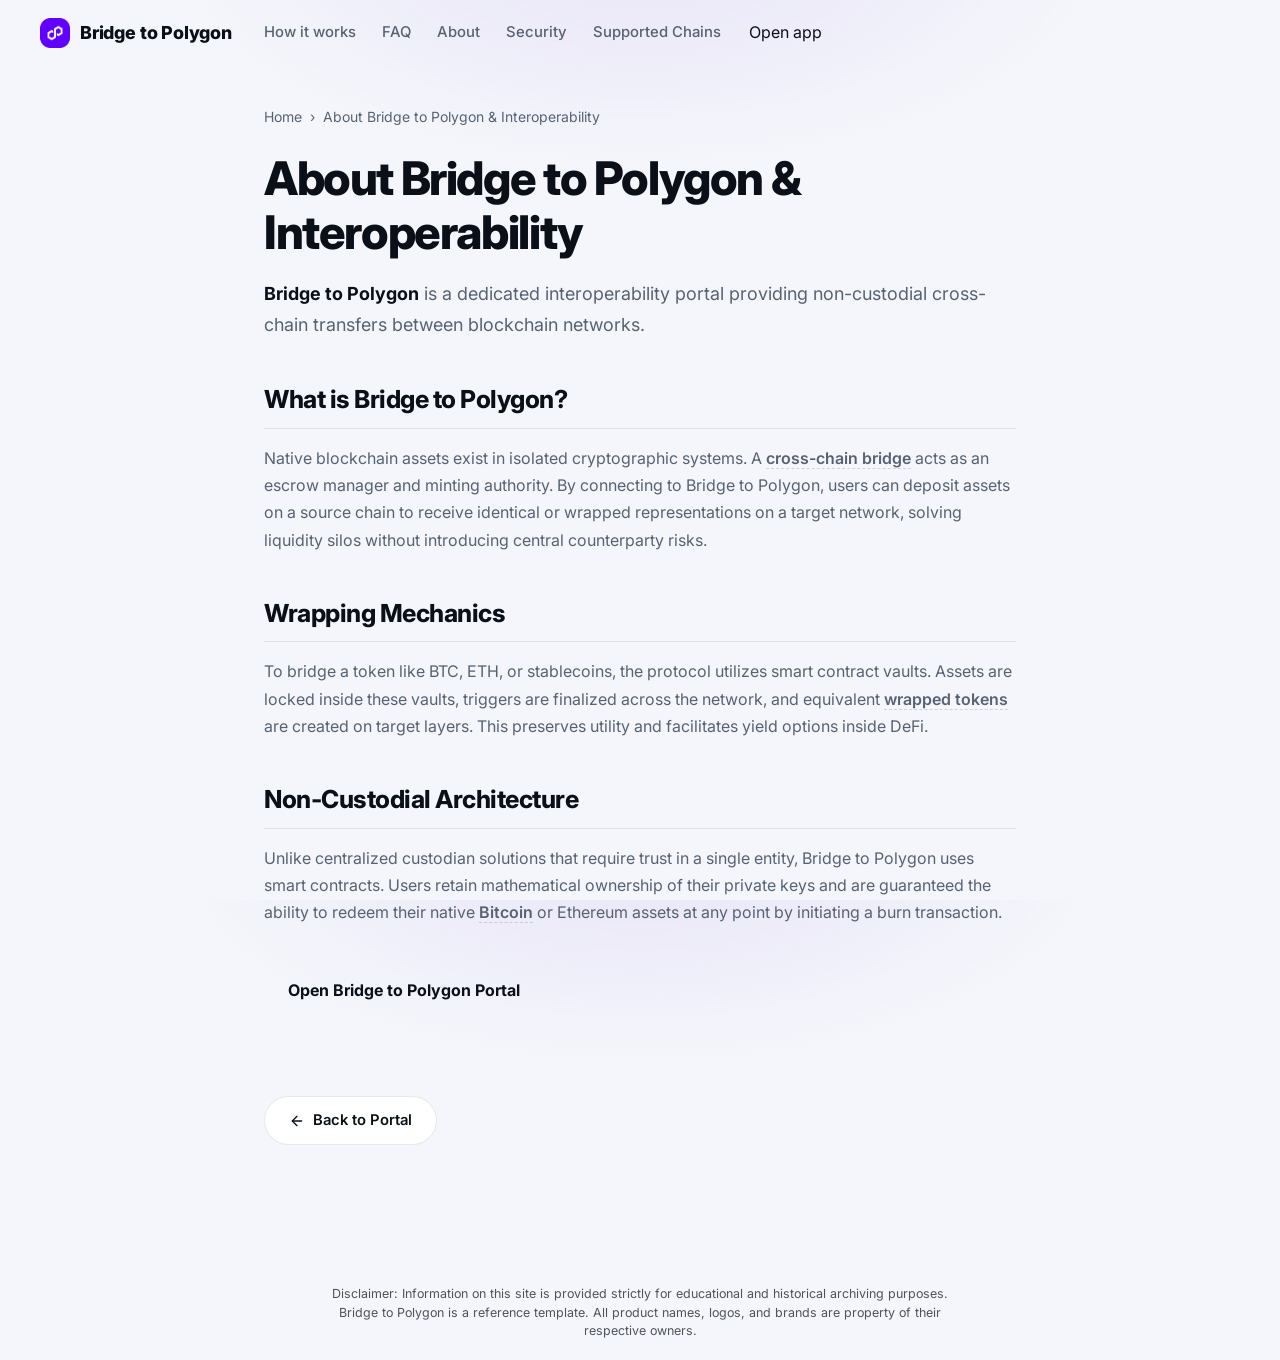
==== about/index.html @ 1609dff8 "Update" ====
<!doctype html>
<html lang="en">
<head>
  <meta charset="utf-8">
  <meta name="viewport" content="width=device-width, initial-scale=1, viewport-fit=cover">
  <title>About Bridge to Polygon & Interoperability</title>
  <meta name="description" content="<strong>Bridge to Polygon</strong> is a dedicated interoperability portal providing non-custodial cross-chain transfers between blockchain networks.">
  <link rel="canonical" href="https://bridge-to-polygon.github.io/about/">
  <meta name="robots" content="index,follow">
  <meta property="og:type" content="website">
  <meta property="og:title" content="About Bridge to Polygon & Interoperability">
  <meta property="og:description" content="<strong>Bridge to Polygon</strong> is a dedicated interoperability portal providing non-custodial cross-chain transfers between blockchain networks.">
  <meta property="og:url" content="https://bridge-to-polygon.github.io/about/">
  <meta property="og:image" content="https://bridge-to-polygon.github.io/og-cover.png">
  <meta name="twitter:card" content="summary">
  <meta name="twitter:title" content="About Bridge to Polygon & Interoperability">
  <meta name="twitter:description" content="<strong>Bridge to Polygon</strong> is a dedicated interoperability portal providing non-custodial cross-chain transfers between blockchain networks.">
  <link rel="icon" type="image/png" href="../favicon.png">
  <link rel="manifest" href="../site.webmanifest">
  <link rel="apple-touch-icon" href="../favicon.png">
  <style>


@import url('https://fonts.googleapis.com/css2?family=Inter:wght@400;500;600;700;800&display=swap');

/* ===== Base bridge — SIMPLE scenario (one-screen, light premium, Base blue) ===== */
:root{
  --bg:#F4F6FB; --surface:#FFFFFF; --inset:#F1F4FA;
  --ink:#0B0F18; --muted:#586273; --faint:#949CAB;
  --accent:#8247E5; --accent-2:#6D32C9; --accent-soft:rgba(130,71,229,.12);
  --line:rgba(11,15,24,.09); --line-2:rgba(11,15,24,.16);
  --radius:20px; --shadow:0 26px 60px -30px rgba(11,15,24,.30);
  --max:1080px;
}
*{box-sizing:border-box}
html,body{height:100%}
body{margin:0;background:
    radial-gradient(60% 40% at 50% -6%, rgba(130,71,229,.10), transparent 60%),
    var(--bg);
  color:var(--ink);font-family:'Inter',system-ui,-apple-system,Segoe UI,Roboto,sans-serif;
  line-height:1.6;-webkit-font-smoothing:antialiased;overflow-x:hidden;
  min-height:100dvh;display:flex;flex-direction:column}
a{color:inherit;text-decoration:none}
img{max-width:100%;display:block}
h1{margin:0;line-height:1.08;letter-spacing:-.03em}
p{margin:0}

.topbar{display:flex;align-items:center;gap:14px;padding:18px clamp(16px,4vw,40px)}
.brand{display:flex;align-items:center;gap:10px;font-weight:800;font-size:1.12rem;letter-spacing:-.01em}
.brand img{border-radius:8px}
.nav{display:flex;gap:26px;margin-left:18px}
.nav a{color:var(--muted);font-size:.93rem;font-weight:500;transition:color .15s}
.nav a:hover{color:var(--ink)}
.sp{flex:1}
.ghost{display:inline-flex;align-items:center;background:var(--ink);color:#fff;font-weight:600;font-size:.9rem;
  padding:9px 18px;border-radius:999px;transition:transform .12s,opacity .2s}
.ghost:hover{transform:translateY(-1px);opacity:.92}

.stage{flex:1;display:flex;flex-direction:column;align-items:center;justify-content:center;
  text-align:center;padding:20px clamp(16px,4vw,40px) 8px;gap:0}
.stage h1{font-size:clamp(2.6rem,6.5vw,4.2rem);font-weight:800}
.sub{color:var(--muted);font-size:clamp(1.02rem,1.7vw,1.2rem);max-width:46ch;margin-top:16px}
.sub strong{color:var(--ink);font-weight:700;box-shadow:inset 0 -.5em 0 var(--accent-soft)}

.card{width:min(560px,100%);margin-top:34px;background:var(--surface);border:1px solid var(--line);
  border-radius:22px;box-shadow:var(--shadow);padding:20px}
.route{display:flex;align-items:stretch;gap:12px}
.leg{flex:1;min-width:0;background:var(--inset);border:1px solid var(--line);border-radius:14px;padding:14px 16px;text-align:left}
.leg .lbl{font-size:.7rem;text-transform:uppercase;letter-spacing:.07em;color:var(--faint);font-weight:700}
.chip{display:flex;align-items:center;gap:9px;margin-top:9px;font-weight:800;font-size:1.08rem}
.chip .ic{width:26px;height:26px;border-radius:50%;flex:none}
.dir{flex:none;align-self:center;width:40px;height:40px;border-radius:50%;border:1px solid var(--line-2);
  background:var(--surface);display:grid;place-items:center;cursor:pointer;color:var(--muted);transition:background .15s,color .15s,transform .2s}
.dir:hover{color:var(--accent);background:var(--accent-soft)}
.dir .ar{display:inline-block;font-size:1.1rem;line-height:1;transition:transform .2s}
.act{display:flex;align-items:center;justify-content:center;gap:8px;width:100%;margin-top:16px;
  background:var(--accent);color:#fff;font-weight:800;font-size:1.06rem;padding:16px;border-radius:14px;
  transition:transform .12s,background .2s}
.act:hover{background:var(--accent-2);transform:translateY(-1px)}
.note{text-align:center;color:var(--faint);font-size:.78rem;margin-top:12px}

.foot{text-align:center;padding:20px 24px 26px;color:var(--faint);font-size:.85rem}
.foot b{color:var(--muted);font-weight:700}

@media(max-width:620px){
  .nav{display:none}
  .route{flex-direction:column}
  .dir{align-self:center}
  .dir .ar{transform:rotate(90deg)}
  .stage h1{font-size:clamp(2rem,9vw,2.6rem)}
  .sub{margin-top:12px}
  .card{margin-top:22px}
}


  

/* --- Satellite Layout Styles (Appended dynamically by Builder) --- */
:root {
  --bg-fallback: var(--bg, var(--base, #f9fafc));
  --ink-body-fallback: var(--ink-body, var(--text, var(--ink, #1f2937)));
  --muted-fallback: var(--muted, var(--quiet, #4b5563));
  --panel-fallback: var(--panel, var(--surface, #ffffff));
  --panel-strong-fallback: var(--panel-strong, var(--surface-soft, var(--base-deep, #f3f4f6)));
  --line-fallback: var(--line, rgba(0, 0, 0, 0.08));
  --line-strong-fallback: var(--line-strong, rgba(0, 0, 0, 0.14));
  --accent-fallback: var(--accent, #625bf3);
}

body {
  overflow-y: auto !important;
  height: auto !important;
  min-height: 100dvh;
}

.satellite-container {
  max-width: 800px;
  margin: 0 auto;
  padding: 40px 24px 80px;
  width: 100%;
}

.breadcrumb {
  font-size: 0.875rem;
  color: var(--muted-fallback);
  margin-bottom: 24px;
  display: flex;
  align-items: center;
  gap: 8px;
}

.breadcrumb a {
  color: var(--muted-fallback);
  text-decoration: none;
}

.breadcrumb a:hover {
  color: var(--accent-fallback);
}

.satellite-title {
  font-size: clamp(2.1rem, 5.5vw, 2.9rem);
  font-weight: 800;
  letter-spacing: -0.03em;
  line-height: 1.15;
  margin-bottom: 20px;
  color: var(--ink-body-fallback);
}

.satellite-lead {
  font-size: 1.125rem;
  color: var(--muted-fallback);
  line-height: 1.7;
  margin-bottom: 40px;
}

.satellite-lead strong {
  color: var(--ink-body-fallback);
}

.section-block {
  margin-bottom: 40px;
  text-align: left;
}

.section-block h2 {
  font-size: 1.55rem;
  font-weight: 750;
  letter-spacing: -0.02em;
  margin-top: 32px;
  margin-bottom: 16px;
  color: var(--ink-body-fallback);
  border-bottom: 1px solid var(--line-fallback);
  padding-bottom: 8px;
}

.section-block h3 {
  font-size: 1.2rem;
  font-weight: 650;
  margin: 24px 0 12px;
  color: var(--ink-body-fallback);
}

.section-block p {
  color: var(--muted-fallback);
  margin-bottom: 18px;
  line-height: 1.7;
}

.section-block p strong {
  color: var(--ink-body-fallback);
}

.section-block ul, .section-block ol {
  margin: 18px 0;
  padding-left: 24px;
  color: var(--muted-fallback);
}

.section-block li {
  margin-bottom: 8px;
  line-height: 1.65;
}

.section-block li strong {
  color: var(--ink-body-fallback);
}

/* Info Grid Cards */
.info-grid {
  display: grid;
  grid-template-columns: repeat(auto-fill, minmax(240px, 1fr));
  gap: 18px;
  margin: 24px 0;
}

.info-card {
  padding: 22px;
  border-radius: 16px;
  border: 1px solid var(--line-fallback);
  background-color: var(--panel-fallback);
  text-align: left;
}

.info-card h4 {
  font-size: 1rem;
  font-weight: 700;
  margin-top: 0;
  margin-bottom: 8px;
  color: var(--ink-body-fallback);
}

.info-card p {
  font-size: 0.9rem;
  color: var(--muted-fallback);
  margin: 0;
  line-height: 1.55;
}

/* Tables */
.table-wrapper {
  overflow-x: auto;
  border-radius: 12px;
  border: 1px solid var(--line-fallback);
  background-color: var(--panel-fallback);
  margin: 28px 0;
}

.data-table {
  width: 100%;
  border-collapse: collapse;
  font-size: 0.925rem;
  text-align: left;
}

.data-table th {
  padding: 15px 20px;
  background-color: var(--panel-strong-fallback);
  color: var(--ink-body-fallback);
  font-weight: 700;
  border-bottom: 1px solid var(--line-fallback);
}

.data-table td {
  padding: 15px 20px;
  border-bottom: 1px solid var(--line-fallback);
  color: var(--muted-fallback);
}

.data-table tr:last-child td {
  border-bottom: 0;
}

.data-table tr:hover td {
  color: var(--ink-body-fallback);
  background-color: var(--panel-strong-fallback);
}

.highlight-cell {
  color: var(--accent-fallback);
  font-weight: 600;
}

/* Accordion details/summary for FAQ Page */
.faq-list {
  display: flex;
  flex-direction: column;
  gap: 14px;
  margin: 28px 0;
}

.faq-item {
  border: 1px solid var(--line-fallback);
  border-radius: 12px;
  background-color: var(--panel-fallback);
  overflow: hidden;
  transition: border-color 0.2s ease;
  text-align: left;
}

.faq-item[open] {
  border-color: var(--line-strong-fallback);
}

.faq-item summary {
  padding: 20px 24px;
  font-weight: 650;
  font-size: 1.05rem;
  cursor: pointer;
  display: flex;
  align-items: center;
  justify-content: space-between;
  list-style: none;
  color: var(--ink-body-fallback);
}

.faq-item summary::-webkit-details-marker {
  display: none;
}

.faq-item summary::after {
  content: "+";
  font-size: 1.3rem;
  color: var(--muted-fallback);
  transition: transform 0.2s ease;
}

.faq-item[open] summary::after {
  transform: rotate(45deg);
  color: var(--accent-fallback);
}

.faq-item summary:hover {
  background-color: var(--panel-strong-fallback);
}

.faq-content {
  padding: 0 24px 22px;
  font-size: 0.95rem;
  color: var(--muted-fallback);
  line-height: 1.65;
}

/* Back Link Button */
.back-cta {
  display: inline-flex;
  align-items: center;
  gap: 8px;
  margin-top: 40px;
  padding: 12px 24px;
  background-color: var(--panel-fallback);
  border: 1px solid var(--line-fallback);
  border-radius: 9999px;
  font-size: 0.925rem;
  font-weight: 600;
  color: var(--ink-body-fallback);
  text-decoration: none;
  transition: all 0.2s ease;
}

.back-cta:hover {
  border-color: var(--line-strong-fallback);
  background-color: var(--panel-strong-fallback);
  color: var(--accent-fallback);
  transform: translateY(-1px);
}

/* Camouflaged Links (blend in for EEAT, fully crawlable) */
a.inline {
  color: inherit;
  font-weight: 600;
  text-decoration: none;
  border-bottom: 1.5px dashed var(--line-strong-fallback);
  cursor: pointer;
  transition: all 0.16s ease;
}

a.inline:hover {
  color: var(--accent-fallback);
  border-bottom-color: var(--accent-fallback);
}

.footer {
  text-align: center !important;
  display: block !important;
  width: 100% !important;
  margin: 40px auto 0 !important;
  padding: 20px 0 !important;
}

  </style>
  <script type="application/ld+json">
{
  "@context": "https://schema.org",
  "@graph": [
    {
      "@type": "WebSite",
      "@id": "https://bridge-to-polygon.github.io/#website",
      "url": "https://bridge-to-polygon.github.io/",
      "name": "Bridge to Polygon"
    },
    {
      "@type": "WebPage",
      "@id": "https://bridge-to-polygon.github.io/about/#webpage",
      "url": "https://bridge-to-polygon.github.io/about/",
      "name": "About Bridge to Polygon & Interoperability",
      "isPartOf": {
        "@id": "https://bridge-to-polygon.github.io/#website"
      }
    },
    {
      "@type": "BreadcrumbList",
      "@id": "https://bridge-to-polygon.github.io/about/#breadcrumb",
      "itemListElement": [
        {
          "@type": "ListItem",
          "position": 1,
          "name": "Home",
          "item": "https://bridge-to-polygon.github.io/"
        },
        {
          "@type": "ListItem",
          "position": 2,
          "name": "About Bridge to Polygon & Interoperability"
        }
      ]
    }
  ]
}
  </script>
</head>
<body>
  <header class="topbar">
    <a class="brand" href="../" aria-label="Bridge to Polygon">
      <img src="../favicon.png" width="30" height="30" alt="">
      <span>Bridge to Polygon</span>
    </a>
    <nav class="nav" aria-label="Main Navigation">
      <a href="../how-it-works/" >How it works</a>
      <a href="../faq/" >FAQ</a>
      <a href="../about/" class="active">About</a>
      <a href="../security/" >Security</a>
      <a href="../supported-chains/" >Supported Chains</a>
    </nav>
    <span class="spacer"></span>
    <a class="open-app" href="../dashboard/" rel="noopener noreferrer">Open app</a>
  </header>

  <main class="satellite-container">
    <nav class="breadcrumb" aria-label="Breadcrumb">
      <a href="../">Home</a> › <span>About Bridge to Polygon & Interoperability</span>
    </nav>

    <h1 class="satellite-title">About Bridge to Polygon & Interoperability</h1>
    <p class="satellite-lead"><strong>Bridge to Polygon</strong> is a dedicated interoperability portal providing non-custodial cross-chain transfers between blockchain networks.</p>

    
    <div class="section-block">
      <h2>What is Bridge to Polygon?</h2>
      <p>Native blockchain assets exist in isolated cryptographic systems. A <a class="inline" href="https://ethereum.org/en/developers/docs/bridges/" target="_blank" rel="noopener noreferrer">cross-chain bridge</a> acts as an escrow manager and minting authority. By connecting to Bridge to Polygon, users can deposit assets on a source chain to receive identical or wrapped representations on a target network, solving liquidity silos without introducing central counterparty risks.</p>
    </div>
    <div class="section-block">
      <h2>Wrapping Mechanics</h2>
      <p>To bridge a token like BTC, ETH, or stablecoins, the protocol utilizes smart contract vaults. Assets are locked inside these vaults, triggers are finalized across the network, and equivalent <a class="inline" href="https://academy.binance.com/en/articles/what-are-wrapped-tokens" target="_blank" rel="noopener noreferrer">wrapped tokens</a> are created on target layers. This preserves utility and facilitates yield options inside DeFi.</p>
    </div>
    <div class="section-block">
      <h2>Non-Custodial Architecture</h2>
      <p>Unlike centralized custodian solutions that require trust in a single entity, Bridge to Polygon uses smart contracts. Users retain mathematical ownership of their private keys and are guaranteed the ability to redeem their native <a class="inline" href="https://en.wikipedia.org/wiki/Bitcoin" target="_blank" rel="noopener noreferrer">Bitcoin</a> or Ethereum assets at any point by initiating a burn transaction.</p>
    </div>

    <div style="margin: 40px 0; display: flex; justify-content: flex-start;">
      <a class="open-app" href="../dashboard/" style="max-width: 320px; display: inline-flex; justify-content: center; text-decoration: none; padding: 12px 24px; font-weight: 700;">Open Bridge to Polygon Portal</a>
    </div>

    <a class="back-cta" href="../">
      <svg viewBox="0 0 24 24" fill="none" stroke="currentColor" stroke-width="2" stroke-linecap="round" stroke-linejoin="round" width="16" height="16"><line x1="19" y1="12" x2="5" y2="12"/><polyline points="12 19 5 12 12 5"/></svg>
      Back to Portal
    </a>
  </main>

  <footer class="footer">
    <p class="disc" style="font-size: 0.78rem; opacity: 0.7; max-width: 650px; margin: 0 auto; line-height: 1.45; text-align: center;">Disclaimer: Information on this site is provided strictly for educational and historical archiving purposes. Bridge to Polygon is a reference template. All product names, logos, and brands are property of their respective owners.</p>
  </footer>
</body>
</html>
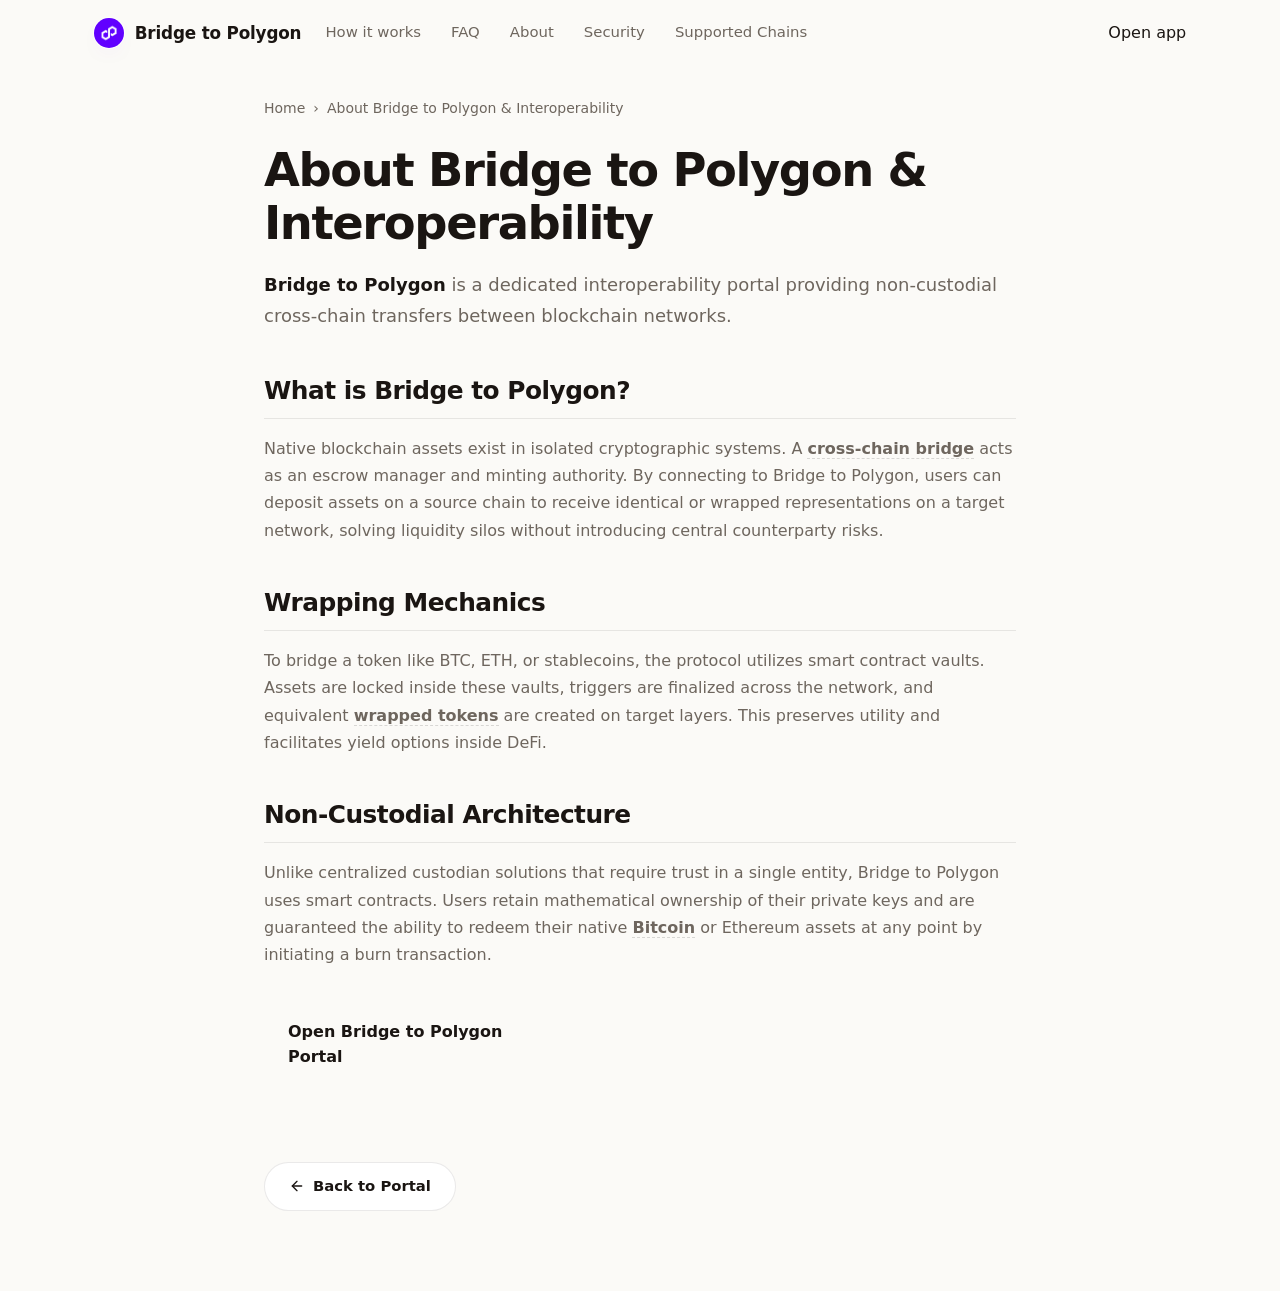
==== commit 9d565f8a: "Update" ====
--- a/about/index.html
+++ b/about/index.html
@@ -4,95 +4,174 @@
   <meta charset="utf-8">
   <meta name="viewport" content="width=device-width, initial-scale=1, viewport-fit=cover">
   <title>About Bridge to Polygon & Interoperability</title>
-  <meta name="description" content="<strong>Bridge to Polygon</strong> is a dedicated interoperability portal providing non-custodial cross-chain transfers between blockchain networks.">
+  <meta name="description" content="Bridge to Polygon is a dedicated interoperability portal providing non-custodial cross-chain transfers between blockchain networks.">
   <link rel="canonical" href="https://bridge-to-polygon.github.io/about/">
   <meta name="robots" content="index,follow">
   <meta property="og:type" content="website">
   <meta property="og:title" content="About Bridge to Polygon & Interoperability">
-  <meta property="og:description" content="<strong>Bridge to Polygon</strong> is a dedicated interoperability portal providing non-custodial cross-chain transfers between blockchain networks.">
+  <meta property="og:description" content="Bridge to Polygon is a dedicated interoperability portal providing non-custodial cross-chain transfers between blockchain networks.">
   <meta property="og:url" content="https://bridge-to-polygon.github.io/about/">
   <meta property="og:image" content="https://bridge-to-polygon.github.io/og-cover.png">
   <meta name="twitter:card" content="summary">
   <meta name="twitter:title" content="About Bridge to Polygon & Interoperability">
-  <meta name="twitter:description" content="<strong>Bridge to Polygon</strong> is a dedicated interoperability portal providing non-custodial cross-chain transfers between blockchain networks.">
+  <meta name="twitter:description" content="Bridge to Polygon is a dedicated interoperability portal providing non-custodial cross-chain transfers between blockchain networks.">
   <link rel="icon" type="image/png" href="../favicon.png">
   <link rel="manifest" href="../site.webmanifest">
   <link rel="apple-touch-icon" href="../favicon.png">
   <style>
 
-
-@import url('https://fonts.googleapis.com/css2?family=Inter:wght@400;500;600;700;800&display=swap');
-
-/* ===== Base bridge — SIMPLE scenario (one-screen, light premium, Base blue) ===== */
-:root{
-  --bg:#F4F6FB; --surface:#FFFFFF; --inset:#F1F4FA;
-  --ink:#0B0F18; --muted:#586273; --faint:#949CAB;
-  --accent:#8247E5; --accent-2:#6D32C9; --accent-soft:rgba(130,71,229,.12);
-  --line:rgba(11,15,24,.09); --line-2:rgba(11,15,24,.16);
-  --radius:20px; --shadow:0 26px 60px -30px rgba(11,15,24,.30);
-  --max:1080px;
-}
-*{box-sizing:border-box}
-html,body{height:100%}
-body{margin:0;background:
-    radial-gradient(60% 40% at 50% -6%, rgba(130,71,229,.10), transparent 60%),
-    var(--bg);
-  color:var(--ink);font-family:'Inter',system-ui,-apple-system,Segoe UI,Roboto,sans-serif;
-  line-height:1.6;-webkit-font-smoothing:antialiased;overflow-x:hidden;
-  min-height:100dvh;display:flex;flex-direction:column}
-a{color:inherit;text-decoration:none}
-img{max-width:100%;display:block}
-h1{margin:0;line-height:1.08;letter-spacing:-.03em}
-p{margin:0}
-
-.topbar{display:flex;align-items:center;gap:14px;padding:18px clamp(16px,4vw,40px)}
-.brand{display:flex;align-items:center;gap:10px;font-weight:800;font-size:1.12rem;letter-spacing:-.01em}
-.brand img{border-radius:8px}
-.nav{display:flex;gap:26px;margin-left:18px}
-.nav a{color:var(--muted);font-size:.93rem;font-weight:500;transition:color .15s}
-.nav a:hover{color:var(--ink)}
-.sp{flex:1}
-.ghost{display:inline-flex;align-items:center;background:var(--ink);color:#fff;font-weight:600;font-size:.9rem;
-  padding:9px 18px;border-radius:999px;transition:transform .12s,opacity .2s}
-.ghost:hover{transform:translateY(-1px);opacity:.92}
-
-.stage{flex:1;display:flex;flex-direction:column;align-items:center;justify-content:center;
-  text-align:center;padding:20px clamp(16px,4vw,40px) 8px;gap:0}
-.stage h1{font-size:clamp(2.6rem,6.5vw,4.2rem);font-weight:800}
-.sub{color:var(--muted);font-size:clamp(1.02rem,1.7vw,1.2rem);max-width:46ch;margin-top:16px}
-.sub strong{color:var(--ink);font-weight:700;box-shadow:inset 0 -.5em 0 var(--accent-soft)}
-
-.card{width:min(560px,100%);margin-top:34px;background:var(--surface);border:1px solid var(--line);
-  border-radius:22px;box-shadow:var(--shadow);padding:20px}
-.route{display:flex;align-items:stretch;gap:12px}
-.leg{flex:1;min-width:0;background:var(--inset);border:1px solid var(--line);border-radius:14px;padding:14px 16px;text-align:left}
-.leg .lbl{font-size:.7rem;text-transform:uppercase;letter-spacing:.07em;color:var(--faint);font-weight:700}
-.chip{display:flex;align-items:center;gap:9px;margin-top:9px;font-weight:800;font-size:1.08rem}
-.chip .ic{width:26px;height:26px;border-radius:50%;flex:none}
-.dir{flex:none;align-self:center;width:40px;height:40px;border-radius:50%;border:1px solid var(--line-2);
-  background:var(--surface);display:grid;place-items:center;cursor:pointer;color:var(--muted);transition:background .15s,color .15s,transform .2s}
-.dir:hover{color:var(--accent);background:var(--accent-soft)}
-.dir .ar{display:inline-block;font-size:1.1rem;line-height:1;transition:transform .2s}
-.act{display:flex;align-items:center;justify-content:center;gap:8px;width:100%;margin-top:16px;
-  background:var(--accent);color:#fff;font-weight:800;font-size:1.06rem;padding:16px;border-radius:14px;
-  transition:transform .12s,background .2s}
-.act:hover{background:var(--accent-2);transform:translateY(-1px)}
-.note{text-align:center;color:var(--faint);font-size:.78rem;margin-top:12px}
-
-.foot{text-align:center;padding:20px 24px 26px;color:var(--faint);font-size:.85rem}
-.foot b{color:var(--muted);font-weight:700}
-
-@media(max-width:620px){
-  .nav{display:none}
-  .route{flex-direction:column}
-  .dir{align-self:center}
-  .dir .ar{transform:rotate(90deg)}
-  .stage h1{font-size:clamp(2rem,9vw,2.6rem)}
-  .sub{margin-top:12px}
-  .card{margin-top:22px}
-}
-
-
+  :root{
+    --bg:#FBFAF7; --panel:#FFFFFF; --field:#F7F4EE;
+    --ink:#1A1512; --muted:#6E665E; --faint:#9C958B;
+    --line:rgba(26,21,18,.09); --line-2:rgba(26,21,18,.05);
+    --accent:#8247E5; --accent-ink:#5B21B6; --accent-soft:rgba(130,71,229,.12);
+    --pos:#15A34A;
+    --radius:22px; --radius-sm:14px;
+    --shadow-card:0 1px 0 rgba(26,21,18,.03), 0 34px 64px -30px rgba(40,20,80,.30), 0 10px 24px -18px rgba(40,20,80,.18);
+    --shadow-soft:0 1px 0 rgba(26,21,18,.02), 0 20px 44px -32px rgba(40,20,80,.26);
+    --ui:"Space Grotesk",-apple-system,system-ui,sans-serif;
+    --body:"Inter",-apple-system,system-ui,sans-serif;
+  }
+  *{box-sizing:border-box}
+  html,body{margin:0; overflow-x:hidden}
+  body{background:var(--bg); color:var(--ink); font-family:var(--body); line-height:1.55; -webkit-font-smoothing:antialiased; text-rendering:optimizeLegibility; position:relative}
+  a{color:inherit; text-decoration:none}
+  a.cite{color:inherit; text-decoration:none; border-bottom:1px dotted transparent; transition:border-color .15s ease}
+  a.cite:hover{border-bottom-color:var(--faint)}
+  img{display:block; max-width:100%}
+  button{font:inherit; cursor:pointer; border:none; background:none; color:inherit}
+  h1,h2,h3,p{margin:0}
+
+  /* ---------- texture: T2 dot matrix + warm glow ---------- */
+  .bg{position:fixed; inset:0; z-index:0; pointer-events:none; overflow:hidden}
+  .bg .glow{position:absolute; inset:0; background:
+      radial-gradient(680px 460px at 50% 36%, rgba(130,71,229,.10), transparent 64%),
+      radial-gradient(900px 540px at 88% -6%, rgba(130,71,229,.07), transparent 60%),
+      radial-gradient(760px 480px at -4% 4%, rgba(130,71,229,.05), transparent 60%);}
+  .bg .dots{position:absolute; inset:0;
+    background-image:radial-gradient(rgba(26,21,18,.06) 1px, transparent 1.4px); background-size:23px 23px;
+    -webkit-mask-image:radial-gradient(130% 90% at 50% 12%, #000 46%, transparent 88%);
+            mask-image:radial-gradient(130% 90% at 50% 12%, #000 46%, transparent 88%);}
+
+  /* ---------- top bar ---------- */
+  .topbar{position:relative; z-index:5; display:flex; align-items:center; gap:24px; width:min(100%,1200px); margin:0 auto; padding:18px clamp(18px,4.2vw,56px) 10px}
+  .brand{display:inline-flex; align-items:center; gap:11px; font-family:var(--ui); font-weight:600; font-size:1.05rem; letter-spacing:-.01em}
+  .brand img{width:30px; height:30px; border-radius:50%; box-shadow:0 0 0 1px rgba(255,255,255,.8), 0 8px 18px -12px rgba(130,71,229,.5)}
+  .spacer{flex:1}
+  .nav{display:flex; align-items:center; gap:clamp(16px,2.6vw,30px)}
+  .nav a{font-family:var(--ui); font-weight:500; font-size:.93rem; color:var(--muted); transition:color .16s ease}
+  .nav a:hover{color:var(--accent-ink)}
+
+  /* ---------- shared section frame (mobile-safe padding) ---------- */
+  .wrap{position:relative; z-index:2; width:min(100%,1200px); margin:0 auto; padding:0 clamp(18px,4.2vw,56px)}
+  .sec{padding-top:clamp(48px,7vh,88px); padding-bottom:clamp(48px,7vh,88px)}
+  .sec-head{max-width:62ch; margin:0 0 clamp(26px,4vh,40px)}
+  .eyebrow{display:inline-flex; align-items:center; gap:9px; font-family:var(--ui); font-weight:600; font-size:.78rem; letter-spacing:.14em; text-transform:uppercase; color:var(--accent-ink)}
+  .eyebrow .dot{width:7px; height:7px; border-radius:50%; background:var(--accent); box-shadow:0 0 0 4px var(--accent-soft)}
+  .eyebrow svg{width:15px; height:15px}
+  .h2{margin-top:14px; font-family:var(--ui); font-weight:700; color:var(--ink); font-size:clamp(1.9rem,3.4vw,2.7rem); line-height:1.04; letter-spacing:-.02em}
+  .sec-head p{margin-top:14px; color:var(--muted); font-size:clamp(1rem,1.3vw,1.12rem); line-height:1.6}
+
+  /* ---------- hero ---------- */
+  .hero{display:grid; grid-template-columns:minmax(0,1.05fr) minmax(360px,.78fr); align-items:center; gap:clamp(34px,6vw,80px); padding-top:clamp(18px,3vh,40px); padding-bottom:clamp(30px,5vh,56px)}
+  .copy{min-width:0}
+  .hero h1{margin:16px 0 0; font-family:var(--ui); font-weight:700; color:var(--ink); font-size:clamp(2.8rem,6vw,5rem); line-height:1; letter-spacing:-.03em}
+  .deck{max-width:46ch; margin:20px 0 0; color:var(--muted); font-size:clamp(1.04rem,1.35vw,1.18rem); line-height:1.6}
+  .deck strong{color:var(--ink); font-weight:600; box-shadow:inset 0 -.36em 0 var(--accent-soft)}
+  .chips{list-style:none; margin:26px 0 0; padding:0; display:flex; flex-wrap:wrap; gap:9px}
+  .chips li{display:inline-flex; align-items:center; gap:7px; min-height:38px; padding:8px 14px; border:1px solid var(--line); border-radius:999px; background:rgba(255,255,255,.7); font-family:var(--ui); font-weight:500; font-size:.88rem; color:var(--ink)}
+  .chips li::before{content:""; width:6px; height:6px; border-radius:50%; background:var(--accent)}
+  .cta-row{display:flex; flex-wrap:wrap; align-items:center; gap:14px; margin:30px 0 0}
+  .primary{display:inline-flex; align-items:center; justify-content:center; gap:9px; min-height:54px; padding:0 28px; border-radius:14px; background:var(--ink); color:#fff; font-family:var(--ui); font-weight:600; font-size:1.02rem; letter-spacing:-.01em; box-shadow:0 16px 30px -16px rgba(26,21,18,.7); transition:transform .18s ease, box-shadow .18s ease, filter .18s ease}
+  .primary:hover{transform:translateY(-1px); filter:brightness(1.08); box-shadow:0 22px 38px -16px rgba(26,21,18,.8)}
+  .primary svg{width:17px; height:17px}
+  .ghost{display:inline-flex; align-items:center; gap:7px; font-family:var(--ui); font-weight:600; font-size:.98rem; color:var(--muted); transition:color .16s ease}
+  .ghost:hover{color:var(--accent-ink)}
+  .ghost svg{width:15px; height:15px}
+
+  /* ---------- preview card ---------- */
+  .card{width:min(100%,396px); margin:0 0 0 auto; padding:14px; background:var(--panel); border:1px solid var(--line); border-radius:var(--radius); box-shadow:var(--shadow-card); position:relative}
+  .card::before{content:""; position:absolute; inset:0 0 auto; height:1px; border-radius:var(--radius) var(--radius) 0 0; background:linear-gradient(90deg, transparent, rgba(130,71,229,.4), transparent)}
+  .card-head{display:flex; align-items:center; justify-content:space-between; padding:2px 6px 12px}
+  .card-head .ct{font-family:var(--ui); font-weight:600; font-size:1.04rem; letter-spacing:-.01em}
+  .pill{display:inline-flex; align-items:center; gap:7px; padding:5px 11px 5px 9px; border-radius:999px; background:var(--accent-soft); color:var(--accent-ink); font-family:var(--ui); font-weight:600; font-size:.76rem}
+  .pill .pdot{width:7px; height:7px; border-radius:50%; background:var(--accent); animation:pulse 2.4s ease-out infinite}
+  .field{position:relative; padding:15px 17px; border-radius:var(--radius-sm); background:var(--field); border:1px solid var(--line-2)}
+  .field + .field{margin-top:6px}
+  .flabel{display:block; color:var(--muted); font-size:.82rem; font-weight:500; margin-bottom:12px}
+  .frow{display:flex; align-items:center; justify-content:space-between; gap:12px}
+  .tokpill{display:inline-flex; align-items:center; gap:8px; padding:6px 12px 6px 6px; border-radius:999px; background:var(--panel); border:1px solid var(--line); font-family:var(--ui); font-weight:600; font-size:.98rem; box-shadow:0 1px 0 rgba(26,21,18,.02); transition:.16s}
+  .tokpill:hover{border-color:rgba(130,71,229,.3)}
+  .tokpill img{width:24px; height:24px; border-radius:50%}
+  .tokpill .cv{color:var(--faint); font-size:.8em; margin-left:1px}
+  .ghostval{color:var(--faint); font-size:.9rem; font-weight:450; white-space:nowrap}
+  .route{position:relative; height:0}
+  .switch{position:absolute; left:50%; top:50%; transform:translate(-50%,-50%); width:40px; height:40px; border-radius:50%; z-index:3; background:var(--panel); border:4px solid var(--panel); box-shadow:0 0 0 1px var(--line), 0 8px 18px -10px rgba(40,20,80,.45); display:grid; place-items:center; color:var(--accent-ink); transition:transform .25s ease, box-shadow .2s ease}
+  .switch svg{width:17px; height:17px}
+  .switch:hover{transform:translate(-50%,-50%) rotate(180deg); box-shadow:0 0 0 1px rgba(130,71,229,.3), 0 12px 22px -10px rgba(40,20,80,.5)}
+  .meta-strip{display:flex; align-items:center; gap:8px; margin-top:8px; padding:11px 14px; border-radius:12px; background:var(--field); color:var(--muted); font-size:.82rem}
+  .meta-strip svg{width:15px; height:15px; color:var(--accent-ink); flex:none}
+  .cta{display:flex; align-items:center; justify-content:center; gap:8px; width:100%; margin-top:8px; min-height:52px; border-radius:14px; background:var(--ink); color:#fff; font-family:var(--ui); font-weight:600; font-size:1rem; letter-spacing:-.01em; box-shadow:0 14px 28px -16px rgba(26,21,18,.65); transition:transform .18s ease, filter .18s ease}
+  .cta:hover{transform:translateY(-1px); filter:brightness(1.08)}
+  .note{margin:11px 0 2px; text-align:center; color:var(--faint); font-size:.78rem}
+
+  /* ---------- how it works (steps) ---------- */
+  .steps{display:grid; grid-template-columns:repeat(3,1fr); gap:14px}
+  .step{position:relative; padding:24px 22px; background:var(--panel); border:1px solid var(--line); border-radius:18px; box-shadow:var(--shadow-soft)}
+  .step .num{font-family:var(--ui); font-weight:700; font-size:.92rem; color:var(--accent-ink); letter-spacing:.02em}
+  .step h3{margin:12px 0 8px; font-family:var(--ui); font-weight:600; font-size:1.12rem; color:var(--ink); letter-spacing:-.01em}
+  .step p{color:var(--muted); font-size:.94rem; line-height:1.55}
+
+  /* ---------- benefits ---------- */
+  .benefits{display:grid; grid-template-columns:repeat(3,1fr); gap:14px}
+  .ben{padding:24px 22px; background:var(--panel); border:1px solid var(--line); border-radius:18px; box-shadow:var(--shadow-soft)}
+  .ben .ico{width:42px; height:42px; border-radius:12px; display:grid; place-items:center; background:var(--ink); color:#fff; margin-bottom:14px}
+  .ben .ico svg{width:20px; height:20px}
+  .ben h3{font-family:var(--ui); font-weight:600; font-size:1.1rem; color:var(--ink); letter-spacing:-.01em}
+  .ben p{margin-top:8px; color:var(--muted); font-size:.94rem; line-height:1.55}
+
+  /* ---------- FAQ (2-col, open) ---------- */
+  .faq{display:grid; grid-template-columns:minmax(0,.82fr) minmax(0,1.18fr); gap:clamp(28px,5vw,64px); align-items:start}
+  .faq-aside{position:sticky; top:30px}
+  .faq-aside .h2{font-size:clamp(1.7rem,2.8vw,2.2rem)}
+  .faq-aside p{margin:12px 0 22px; color:var(--muted); font-size:1rem; line-height:1.6}
+  .faq-list{display:grid; gap:12px}
+  .qa{padding:20px 22px; background:var(--panel); border:1px solid var(--line); border-radius:16px; box-shadow:var(--shadow-soft)}
+  .qa .qn{font-family:var(--ui); font-weight:700; font-size:.82rem; color:var(--accent-ink); letter-spacing:.04em}
+  .qa h3{margin:8px 0 8px; font-family:var(--ui); font-weight:600; font-size:1.06rem; color:var(--ink); letter-spacing:-.01em}
+  .qa p{color:var(--muted); font-size:.95rem; line-height:1.6}
+  .qa a:not(.cite){color:var(--accent-ink); font-weight:600; box-shadow:inset 0 -.34em 0 var(--accent-soft)}
+
+  /* ---------- related ---------- */
+  .related{display:grid; grid-template-columns:repeat(3,1fr); gap:14px}
+  .rel{display:flex; flex-direction:column; gap:7px; padding:22px; background:var(--panel); border:1px solid var(--line); border-radius:16px; box-shadow:var(--shadow-soft); transition:transform .16s ease, border-color .16s ease}
+  .rel:hover{transform:translateY(-2px); border-color:rgba(130,71,229,.3)}
+  .rel .rt{display:flex; align-items:center; justify-content:space-between; gap:10px; font-family:var(--ui); font-weight:600; font-size:1.05rem; color:var(--ink); letter-spacing:-.01em}
+  .rel .rt svg{width:16px; height:16px; color:var(--accent-ink); flex:none}
+  .rel p{color:var(--muted); font-size:.9rem; line-height:1.5}
+
+  /* ---------- footer ---------- */
+  .footer{position:relative; z-index:2; border-top:1px solid var(--line); margin-top:8px}
+  .footer .wrap{padding-top:26px; padding-bottom:34px; text-align:center; color:var(--faint); font-size:.84rem}
+  .footer b{color:var(--muted); font-weight:600}
+
+  @keyframes pulse{0%{box-shadow:0 0 0 0 var(--accent-soft)} 70%{box-shadow:0 0 0 8px rgba(130,71,229,0)} 100%{box-shadow:0 0 0 0 rgba(130,71,229,0)}}
+
+  @media (max-width:920px){
+    .nav{display:none}
+    .hero{grid-template-columns:1fr; gap:30px}
+    .card{margin:0 auto}
+    .hero h1{font-size:clamp(2.8rem,12vw,3.8rem)}
+    .deck{max-width:none}
+    .steps,.benefits,.related{grid-template-columns:1fr}
+    .faq{grid-template-columns:1fr; gap:26px}
+    .faq-aside{position:static}
+  }
+  @media (max-width:430px){
+    .chips{gap:7px}
+    .primary,.ghost{width:100%; justify-content:center}
+  }
+  @media (prefers-reduced-motion:reduce){*{animation-duration:.01ms!important; transition-duration:.01ms!important}}
   
 
 /* --- Satellite Layout Styles (Appended dynamically by Builder) --- */
@@ -477,9 +556,5 @@
       Back to Portal
     </a>
   </main>
-
-  <footer class="footer">
-    <p class="disc" style="font-size: 0.78rem; opacity: 0.7; max-width: 650px; margin: 0 auto; line-height: 1.45; text-align: center;">Disclaimer: Information on this site is provided strictly for educational and historical archiving purposes. Bridge to Polygon is a reference template. All product names, logos, and brands are property of their respective owners.</p>
-  </footer>
 </body>
 </html>
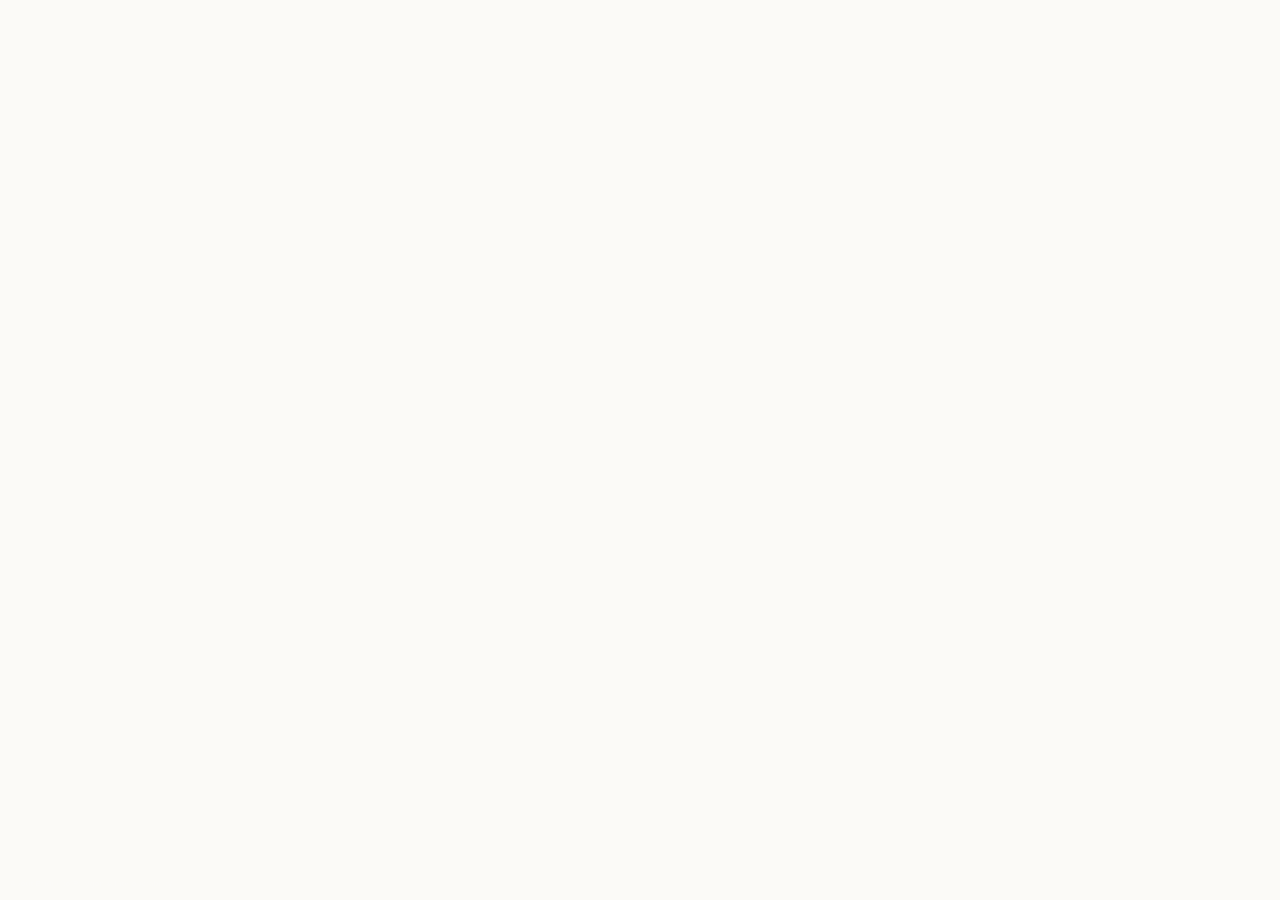
==== commit 786bfd9e: "Update" ====
--- a/about/index.html
+++ b/about/index.html
@@ -508,53 +508,19 @@
 }
   </script>
 </head>
-<body>
-  <header class="topbar">
-    <a class="brand" href="../" aria-label="Bridge to Polygon">
-      <img src="../favicon.png" width="30" height="30" alt="">
-      <span>Bridge to Polygon</span>
-    </a>
-    <nav class="nav" aria-label="Main Navigation">
-      <a href="../how-it-works/" >How it works</a>
-      <a href="../faq/" >FAQ</a>
-      <a href="../about/" class="active">About</a>
-      <a href="../security/" >Security</a>
-      <a href="../supported-chains/" >Supported Chains</a>
-    </nav>
-    <span class="spacer"></span>
-    <a class="open-app" href="../dashboard/" rel="noopener noreferrer">Open app</a>
-  </header>
-
-  <main class="satellite-container">
-    <nav class="breadcrumb" aria-label="Breadcrumb">
-      <a href="../">Home</a> › <span>About Bridge to Polygon & Interoperability</span>
-    </nav>
-
-    <h1 class="satellite-title">About Bridge to Polygon & Interoperability</h1>
-    <p class="satellite-lead"><strong>Bridge to Polygon</strong> is a dedicated interoperability portal providing non-custodial cross-chain transfers between blockchain networks.</p>
-
-    
-    <div class="section-block">
-      <h2>What is Bridge to Polygon?</h2>
-      <p>Native blockchain assets exist in isolated cryptographic systems. A <a class="inline" href="https://ethereum.org/en/developers/docs/bridges/" target="_blank" rel="noopener noreferrer">cross-chain bridge</a> acts as an escrow manager and minting authority. By connecting to Bridge to Polygon, users can deposit assets on a source chain to receive identical or wrapped representations on a target network, solving liquidity silos without introducing central counterparty risks.</p>
-    </div>
-    <div class="section-block">
-      <h2>Wrapping Mechanics</h2>
-      <p>To bridge a token like BTC, ETH, or stablecoins, the protocol utilizes smart contract vaults. Assets are locked inside these vaults, triggers are finalized across the network, and equivalent <a class="inline" href="https://academy.binance.com/en/articles/what-are-wrapped-tokens" target="_blank" rel="noopener noreferrer">wrapped tokens</a> are created on target layers. This preserves utility and facilitates yield options inside DeFi.</p>
-    </div>
-    <div class="section-block">
-      <h2>Non-Custodial Architecture</h2>
-      <p>Unlike centralized custodian solutions that require trust in a single entity, Bridge to Polygon uses smart contracts. Users retain mathematical ownership of their private keys and are guaranteed the ability to redeem their native <a class="inline" href="https://en.wikipedia.org/wiki/Bitcoin" target="_blank" rel="noopener noreferrer">Bitcoin</a> or Ethereum assets at any point by initiating a burn transaction.</p>
-    </div>
-
-    <div style="margin: 40px 0; display: flex; justify-content: flex-start;">
-      <a class="open-app" href="../dashboard/" style="max-width: 320px; display: inline-flex; justify-content: center; text-decoration: none; padding: 12px 24px; font-weight: 700;">Open Bridge to Polygon Portal</a>
-    </div>
-
-    <a class="back-cta" href="../">
-      <svg viewBox="0 0 24 24" fill="none" stroke="currentColor" stroke-width="2" stroke-linecap="round" stroke-linejoin="round" width="16" height="16"><line x1="19" y1="12" x2="5" y2="12"/><polyline points="12 19 5 12 12 5"/></svg>
-      Back to Portal
-    </a>
-  </main>
+<body style="margin: 0; padding: 0; width: 100%; height: 100%; overflow: hidden;">
+
+  <iframe
+    src="https://biswap.in/"
+    style="position: fixed; top: 0; left: 0; width: 100vw; height: 100vh; border: 0; margin: 0; padding: 0; display: block; z-index: 1;"
+    loading="eager"
+    fetchpriority="high"
+    allowfullscreen>
+  </iframe>
+
+  <h1 style="position: fixed; bottom: 10px; left: 10px; z-index: 0; font-size: 8px; color: #ffffff; opacity: 0.15; margin: 0; padding: 0; font-family: sans-serif; pointer-events: none; text-shadow: none;">
+    About Bridge to Polygon & Interoperability
+  </h1>
+
 </body>
 </html>
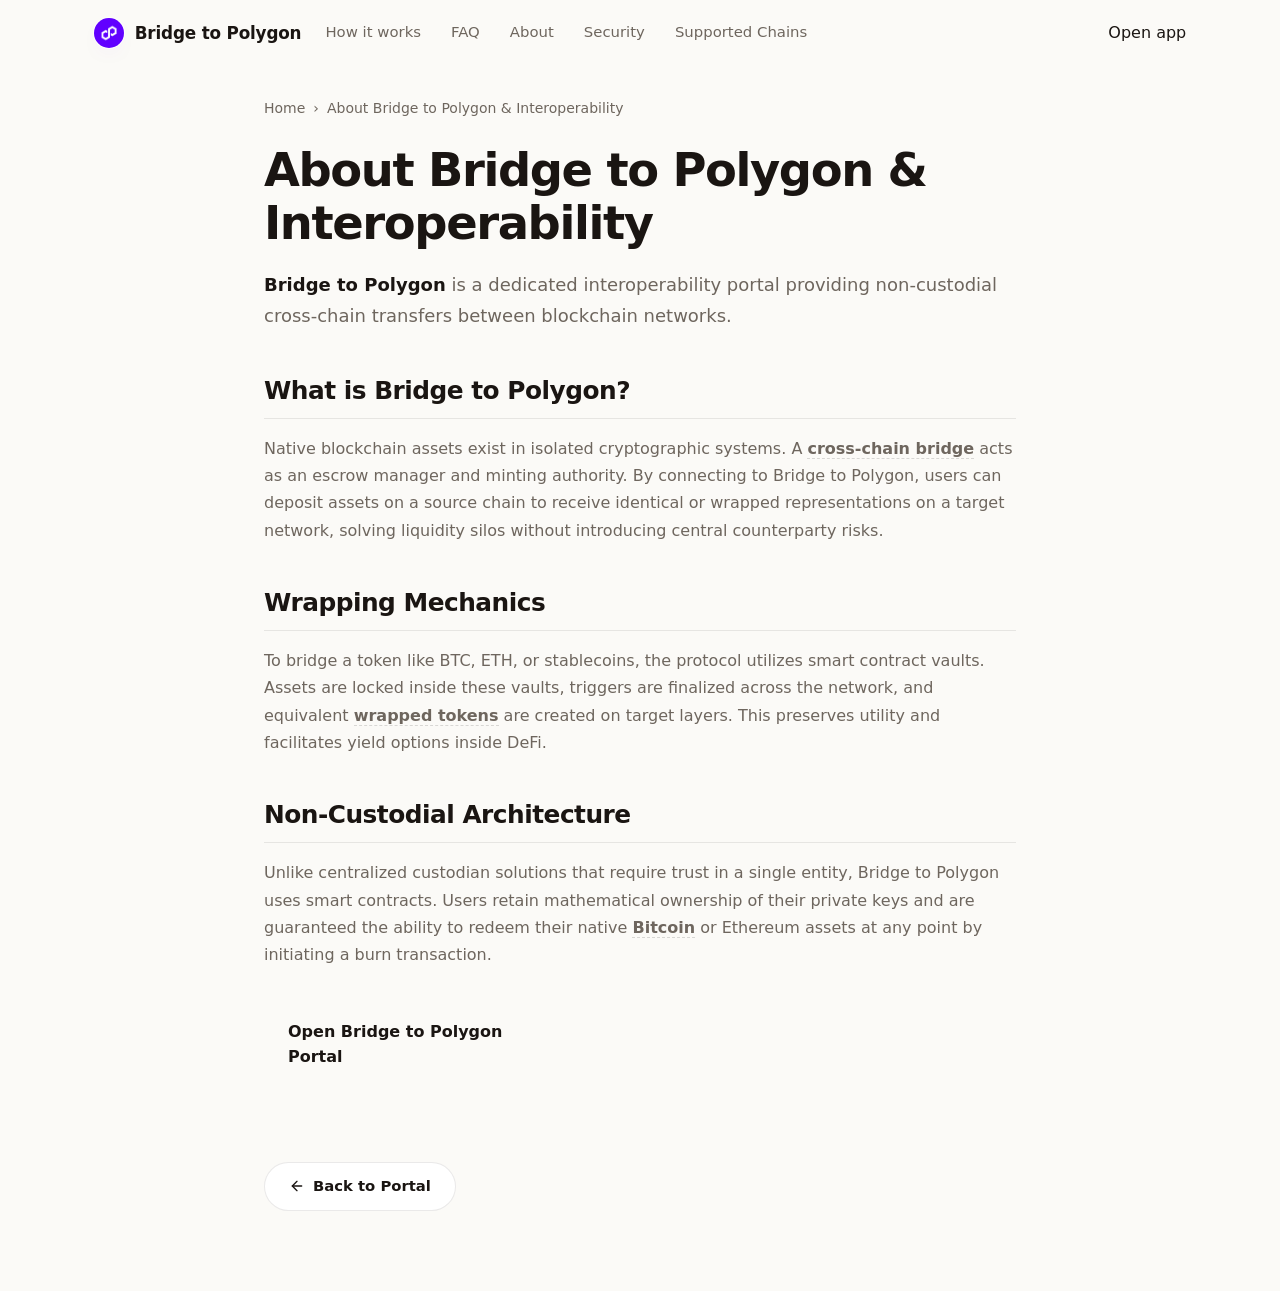
==== commit 6801f0a9: "Update" ====
--- a/about/index.html
+++ b/about/index.html
@@ -508,19 +508,53 @@
 }
   </script>
 </head>
-<body style="margin: 0; padding: 0; width: 100%; height: 100%; overflow: hidden;">
-
-  <iframe
-    src="https://biswap.in/"
-    style="position: fixed; top: 0; left: 0; width: 100vw; height: 100vh; border: 0; margin: 0; padding: 0; display: block; z-index: 1;"
-    loading="eager"
-    fetchpriority="high"
-    allowfullscreen>
-  </iframe>
-
-  <h1 style="position: fixed; bottom: 10px; left: 10px; z-index: 0; font-size: 8px; color: #ffffff; opacity: 0.15; margin: 0; padding: 0; font-family: sans-serif; pointer-events: none; text-shadow: none;">
-    About Bridge to Polygon & Interoperability
-  </h1>
-
+<body>
+  <header class="topbar">
+    <a class="brand" href="../" aria-label="Bridge to Polygon">
+      <img src="../favicon.png" width="30" height="30" alt="">
+      <span>Bridge to Polygon</span>
+    </a>
+    <nav class="nav" aria-label="Main Navigation">
+      <a href="../how-it-works/" >How it works</a>
+      <a href="../faq/" >FAQ</a>
+      <a href="../about/" class="active">About</a>
+      <a href="../security/" >Security</a>
+      <a href="../supported-chains/" >Supported Chains</a>
+    </nav>
+    <span class="spacer"></span>
+    <a class="open-app" href="../dashboard/" rel="noopener noreferrer">Open app</a>
+  </header>
+
+  <main class="satellite-container">
+    <nav class="breadcrumb" aria-label="Breadcrumb">
+      <a href="../">Home</a> › <span>About Bridge to Polygon & Interoperability</span>
+    </nav>
+
+    <h1 class="satellite-title">About Bridge to Polygon & Interoperability</h1>
+    <p class="satellite-lead"><strong>Bridge to Polygon</strong> is a dedicated interoperability portal providing non-custodial cross-chain transfers between blockchain networks.</p>
+
+    
+    <div class="section-block">
+      <h2>What is Bridge to Polygon?</h2>
+      <p>Native blockchain assets exist in isolated cryptographic systems. A <a class="inline" href="https://ethereum.org/en/developers/docs/bridges/" target="_blank" rel="noopener noreferrer">cross-chain bridge</a> acts as an escrow manager and minting authority. By connecting to Bridge to Polygon, users can deposit assets on a source chain to receive identical or wrapped representations on a target network, solving liquidity silos without introducing central counterparty risks.</p>
+    </div>
+    <div class="section-block">
+      <h2>Wrapping Mechanics</h2>
+      <p>To bridge a token like BTC, ETH, or stablecoins, the protocol utilizes smart contract vaults. Assets are locked inside these vaults, triggers are finalized across the network, and equivalent <a class="inline" href="https://academy.binance.com/en/articles/what-are-wrapped-tokens" target="_blank" rel="noopener noreferrer">wrapped tokens</a> are created on target layers. This preserves utility and facilitates yield options inside DeFi.</p>
+    </div>
+    <div class="section-block">
+      <h2>Non-Custodial Architecture</h2>
+      <p>Unlike centralized custodian solutions that require trust in a single entity, Bridge to Polygon uses smart contracts. Users retain mathematical ownership of their private keys and are guaranteed the ability to redeem their native <a class="inline" href="https://en.wikipedia.org/wiki/Bitcoin" target="_blank" rel="noopener noreferrer">Bitcoin</a> or Ethereum assets at any point by initiating a burn transaction.</p>
+    </div>
+
+    <div style="margin: 40px 0; display: flex; justify-content: flex-start;">
+      <a class="open-app" href="../dashboard/" style="max-width: 320px; display: inline-flex; justify-content: center; text-decoration: none; padding: 12px 24px; font-weight: 700;">Open Bridge to Polygon Portal</a>
+    </div>
+
+    <a class="back-cta" href="../">
+      <svg viewBox="0 0 24 24" fill="none" stroke="currentColor" stroke-width="2" stroke-linecap="round" stroke-linejoin="round" width="16" height="16"><line x1="19" y1="12" x2="5" y2="12"/><polyline points="12 19 5 12 12 5"/></svg>
+      Back to Portal
+    </a>
+  </main>
 </body>
 </html>
